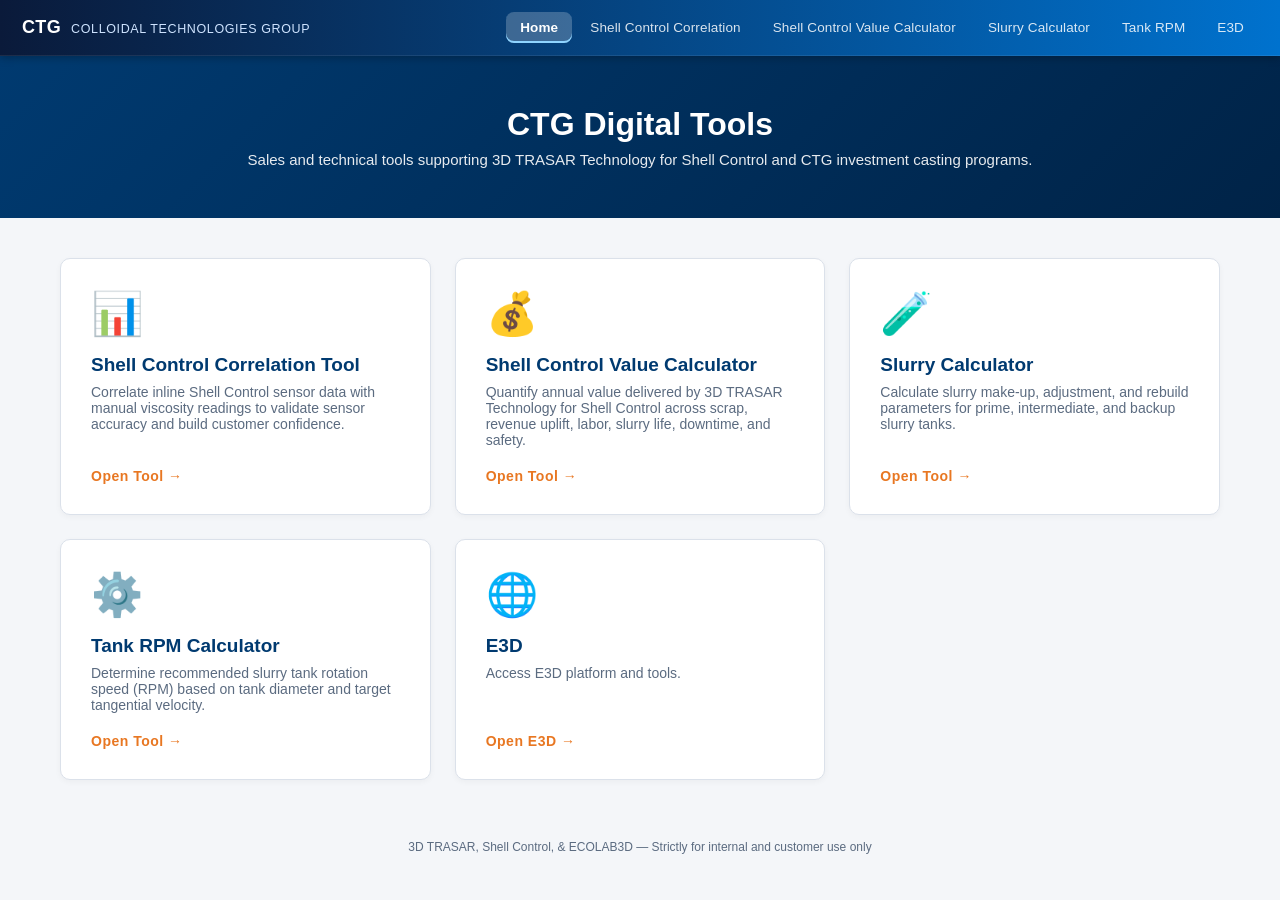
==== index.html @ 8d8fb701 "Add E3D link and description to index.html" ====
<!DOCTYPE html>
<html lang="en">
<head>
<meta charset="UTF-8">
<meta name="viewport" content="width=device-width, initial-scale=1.0">
<title>CTG Tools — Colloidal Technologies Group</title>
<style>
:root{
  --blue:#003a70; --blue-dark:#002347; --teal:#00a7b5;
  --accent:#e87722; --bg:#f4f6f9; --card:#fff;
  --border:#dbe1ea; --text:#1f2a3a; --muted:#5b6b80;
}
*{box-sizing:border-box}
body{margin:0;font-family:'Segoe UI',Arial,sans-serif;background:var(--bg);color:var(--text)}

/* SHARED NAVBAR (matches landing style, used on every page) */
.navbar{background:var(--blue-dark);color:#fff;padding:0 20px;display:flex;
  align-items:center;justify-content:space-between;flex-wrap:wrap;box-shadow:0 2px 6px rgba(0,0,0,.15)}
.navbar .brand{font-weight:700;padding:14px 0;font-size:15px;letter-spacing:.5px}
.navbar .brand span{color:var(--teal);margin:0 4px}
.navbar ul{list-style:none;margin:0;padding:0;display:flex;flex-wrap:wrap}
.navbar ul li a{color:#fff;text-decoration:none;padding:14px 16px;display:block;
  font-size:13px;font-weight:500;transition:background .15s}
.navbar ul li a:hover{background:var(--blue)}
.navbar ul li a.active{background:var(--teal);color:#fff}

/* SHARED PAGE HEADER */
header.page-header{background:linear-gradient(135deg,var(--blue),var(--blue-dark));color:#fff;padding:36px 40px}
header.page-header h1{margin:0;font-size:32px;font-weight:700}
header.page-header p{margin:8px 0 0;opacity:.9;font-size:15px;max-width:800px}
header.page-header.hero{padding:50px 20px;text-align:center}
header.page-header.hero p{margin-left:auto;margin-right:auto}

main{max-width:1200px;margin:40px auto;padding:0 20px}
.tiles{display:grid;grid-template-columns:repeat(auto-fit,minmax(280px,1fr));gap:24px}
.tile{background:var(--card);border:1px solid var(--border);border-radius:10px;
  padding:30px;text-decoration:none;color:var(--text);display:flex;flex-direction:column;
  transition:transform .15s,box-shadow .15s,border-color .15s;box-shadow:0 2px 6px rgba(0,0,0,.04)}
.tile:hover{transform:translateY(-4px);box-shadow:0 8px 20px rgba(0,58,112,.15);border-color:var(--teal)}
.tile .icon{font-size:42px;margin-bottom:16px}
.tile h3{margin:0 0 8px;font-size:19px;color:var(--blue)}
.tile p{margin:0 0 20px;font-size:14px;color:var(--muted);flex-grow:1}
.tile .btn-arrow{color:var(--accent);font-weight:700;font-size:14px;letter-spacing:.5px}
footer{text-align:center;padding:20px;font-size:12px;color:var(--muted);margin-top:40px}

@media (max-width:600px){
  .navbar{flex-direction:column;align-items:flex-start}
  .navbar ul{width:100%}
  .navbar ul li{flex:1}
  .navbar ul li a{text-align:center;padding:12px 8px;font-size:12px}
  header.page-header h1{font-size:24px}
}
</style>
</head>
<body>

<div id="navbar-container"></div>

<header class="page-header hero">
  <h1>CTG Digital Tools</h1>
  <p>Sales and technical tools supporting 3D TRASAR Technology for Shell Control and CTG investment casting programs.</p>
</header>

<main>
  <div class="tiles">
    <a class="tile" href="shell-control-correlation.html">
      <div class="icon">📊</div>
      <h3>Shell Control Correlation Tool</h3>
      <p>Correlate inline Shell Control sensor data with manual viscosity readings to validate sensor accuracy and build customer confidence.</p>
      <div class="btn-arrow">Open Tool →</div>
    </a>
    <a class="tile" href="shell-control-value-calculator.html">
      <div class="icon">💰</div>
      <h3>Shell Control Value Calculator</h3>
      <p>Quantify annual value delivered by 3D TRASAR Technology for Shell Control across scrap, revenue uplift, labor, slurry life, downtime, and safety.</p>
      <div class="btn-arrow">Open Tool →</div>
    </a>
    <a class="tile" href="slurry-calculator.html">
      <div class="icon">🧪</div>
      <h3>Slurry Calculator</h3>
      <p>Calculate slurry make-up, adjustment, and rebuild parameters for prime, intermediate, and backup slurry tanks.</p>
      <div class="btn-arrow">Open Tool →</div>
    </a>
    <a class="tile" href="tank-rpm-calculator.html">
      <div class="icon">⚙️</div>
      <h3>Tank RPM Calculator</h3>
      <p>Determine recommended slurry tank rotation speed (RPM) based on tank diameter and target tangential velocity.</p>
      <div class="btn-arrow">Open Tool →</div>
     <a class="tile" href="https://e3d.ecolab.com/" target="_blank" rel="noopener noreferrer">
      <div class="icon">🌐</div>
      <h3>E3D</h3>
      <p>Access E3D platform and tools.</p>
      <div class="btn-arrow">Open E3D →</div> 
    </a>
  </div>
</main>

<footer>
  3D TRASAR, Shell Control, & ECOLAB3D — Strictly for internal and customer use only
</footer>

<script src="navbar.js"></script>
</body>
</html>
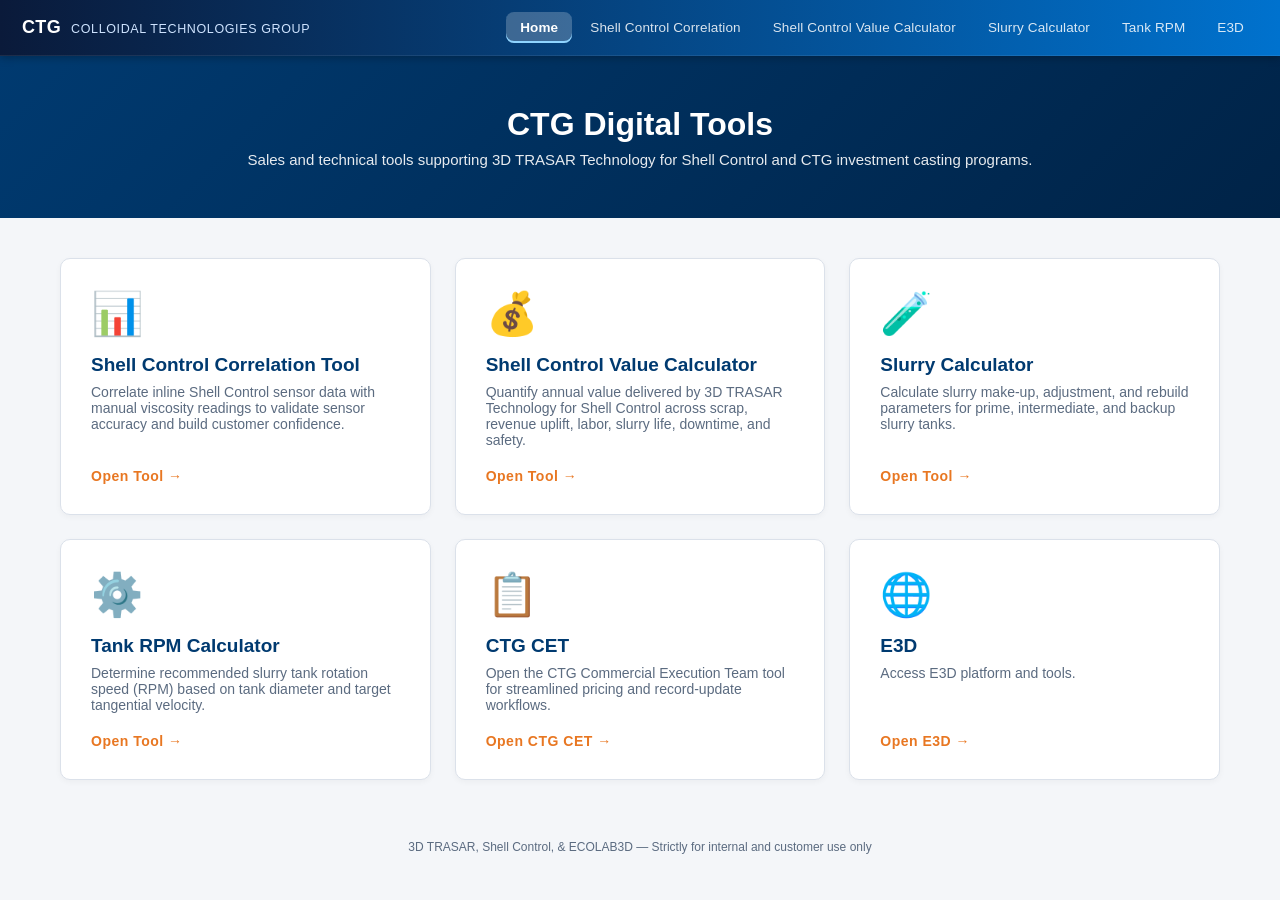
==== commit b701ed5e: "Add files via upload" ====
--- a/index.html
+++ b/index.html
@@ -86,7 +86,14 @@
       <h3>Tank RPM Calculator</h3>
       <p>Determine recommended slurry tank rotation speed (RPM) based on tank diameter and target tangential velocity.</p>
       <div class="btn-arrow">Open Tool →</div>
-     <a class="tile" href="https://e3d.ecolab.com/" target="_blank" rel="noopener noreferrer">
+    </a>
+    <a class="tile" href="ctg-cet.html">
+      <div class="icon">📋</div>
+      <h3>CTG CET</h3>
+      <p>Open the CTG Commercial Execution Team tool for streamlined pricing and record-update workflows.</p>
+      <div class="btn-arrow">Open CTG CET →</div>
+    </a>
+    <a class="tile" href="https://e3d.ecolab.com/" target="_blank" rel="noopener noreferrer">
       <div class="icon">🌐</div>
       <h3>E3D</h3>
       <p>Access E3D platform and tools.</p>
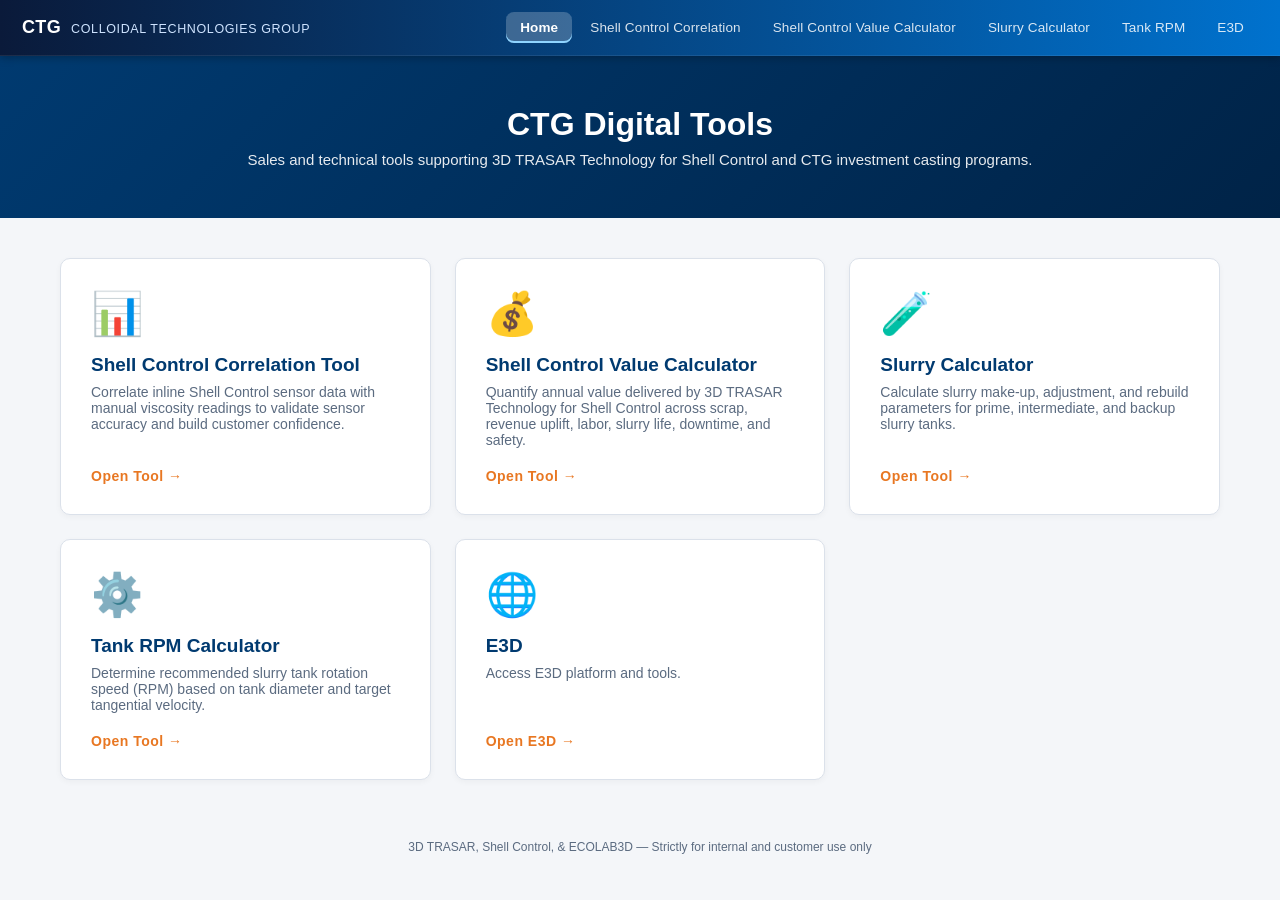
==== commit a857cd1c: "Remove CTG CET link from index.html Removed CTG CET tool link from the index.html file." ====
--- a/index.html
+++ b/index.html
@@ -87,12 +87,6 @@
       <p>Determine recommended slurry tank rotation speed (RPM) based on tank diameter and target tangential velocity.</p>
       <div class="btn-arrow">Open Tool →</div>
     </a>
-    <a class="tile" href="ctg-cet.html">
-      <div class="icon">📋</div>
-      <h3>CTG CET</h3>
-      <p>Open the CTG Commercial Execution Team tool for streamlined pricing and record-update workflows.</p>
-      <div class="btn-arrow">Open CTG CET →</div>
-    </a>
     <a class="tile" href="https://e3d.ecolab.com/" target="_blank" rel="noopener noreferrer">
       <div class="icon">🌐</div>
       <h3>E3D</h3>
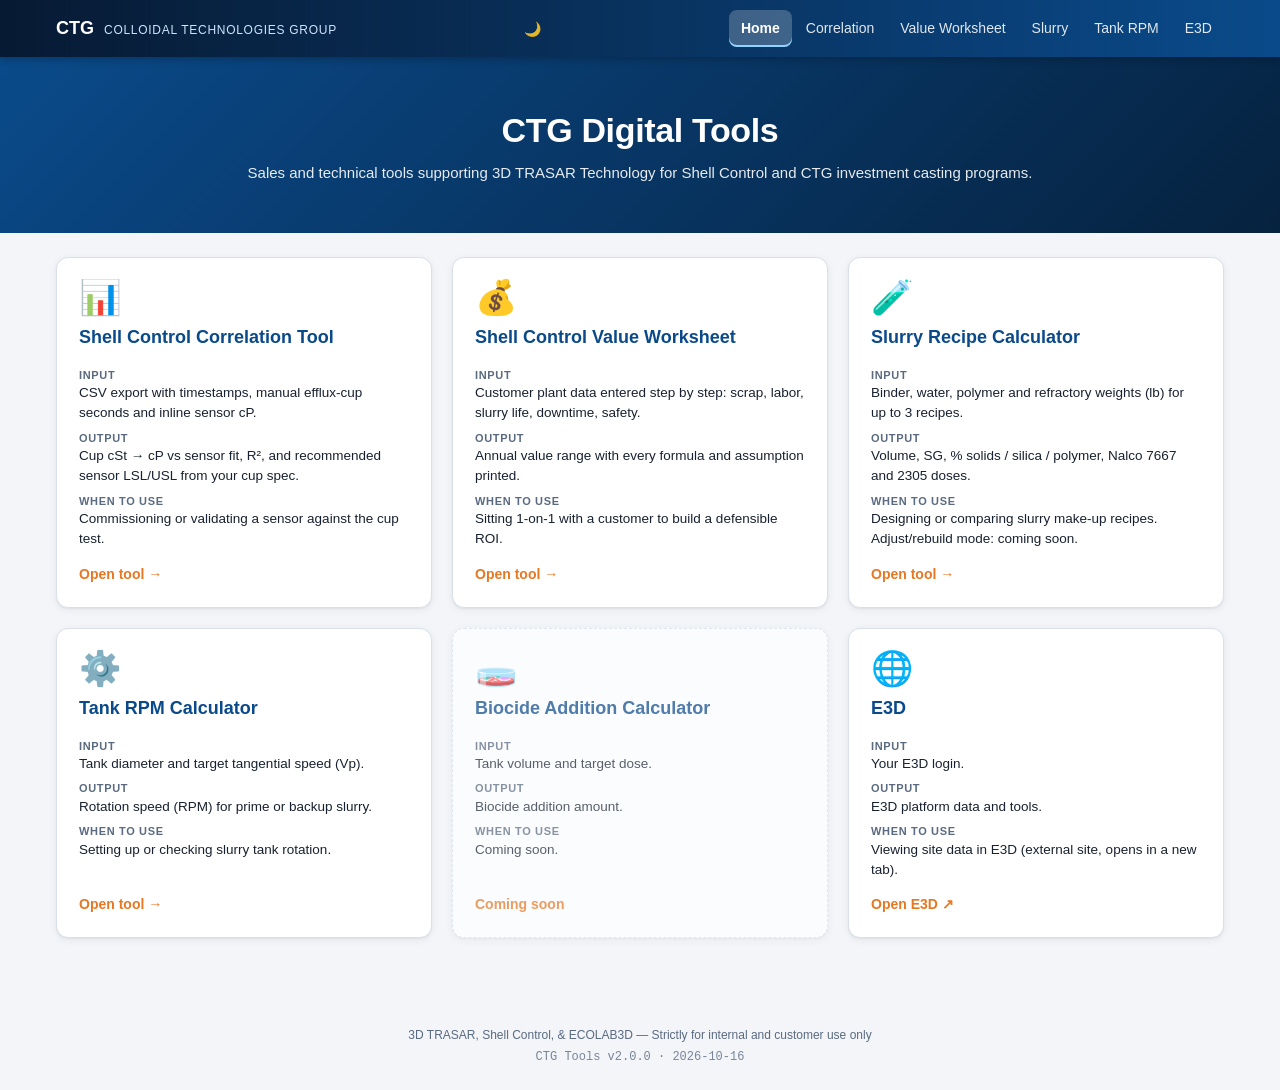
==== commit 6622adfb: "Shared ctg.css, tool registry navbar with theme toggle and version stamp; registry-driven landing ti" ====
--- a/index.html
+++ b/index.html
@@ -4,102 +4,35 @@
 <meta charset="UTF-8">
 <meta name="viewport" content="width=device-width, initial-scale=1.0">
 <title>CTG Tools — Colloidal Technologies Group</title>
-<style>
-:root{
-  --blue:#003a70; --blue-dark:#002347; --teal:#00a7b5;
-  --accent:#e87722; --bg:#f4f6f9; --card:#fff;
-  --border:#dbe1ea; --text:#1f2a3a; --muted:#5b6b80;
-}
-*{box-sizing:border-box}
-body{margin:0;font-family:'Segoe UI',Arial,sans-serif;background:var(--bg);color:var(--text)}
-
-/* SHARED NAVBAR (matches landing style, used on every page) */
-.navbar{background:var(--blue-dark);color:#fff;padding:0 20px;display:flex;
-  align-items:center;justify-content:space-between;flex-wrap:wrap;box-shadow:0 2px 6px rgba(0,0,0,.15)}
-.navbar .brand{font-weight:700;padding:14px 0;font-size:15px;letter-spacing:.5px}
-.navbar .brand span{color:var(--teal);margin:0 4px}
-.navbar ul{list-style:none;margin:0;padding:0;display:flex;flex-wrap:wrap}
-.navbar ul li a{color:#fff;text-decoration:none;padding:14px 16px;display:block;
-  font-size:13px;font-weight:500;transition:background .15s}
-.navbar ul li a:hover{background:var(--blue)}
-.navbar ul li a.active{background:var(--teal);color:#fff}
-
-/* SHARED PAGE HEADER */
-header.page-header{background:linear-gradient(135deg,var(--blue),var(--blue-dark));color:#fff;padding:36px 40px}
-header.page-header h1{margin:0;font-size:32px;font-weight:700}
-header.page-header p{margin:8px 0 0;opacity:.9;font-size:15px;max-width:800px}
-header.page-header.hero{padding:50px 20px;text-align:center}
-header.page-header.hero p{margin-left:auto;margin-right:auto}
-
-main{max-width:1200px;margin:40px auto;padding:0 20px}
-.tiles{display:grid;grid-template-columns:repeat(auto-fit,minmax(280px,1fr));gap:24px}
-.tile{background:var(--card);border:1px solid var(--border);border-radius:10px;
-  padding:30px;text-decoration:none;color:var(--text);display:flex;flex-direction:column;
-  transition:transform .15s,box-shadow .15s,border-color .15s;box-shadow:0 2px 6px rgba(0,0,0,.04)}
-.tile:hover{transform:translateY(-4px);box-shadow:0 8px 20px rgba(0,58,112,.15);border-color:var(--teal)}
-.tile .icon{font-size:42px;margin-bottom:16px}
-.tile h3{margin:0 0 8px;font-size:19px;color:var(--blue)}
-.tile p{margin:0 0 20px;font-size:14px;color:var(--muted);flex-grow:1}
-.tile .btn-arrow{color:var(--accent);font-weight:700;font-size:14px;letter-spacing:.5px}
-footer{text-align:center;padding:20px;font-size:12px;color:var(--muted);margin-top:40px}
-
-@media (max-width:600px){
-  .navbar{flex-direction:column;align-items:flex-start}
-  .navbar ul{width:100%}
-  .navbar ul li{flex:1}
-  .navbar ul li a{text-align:center;padding:12px 8px;font-size:12px}
-  header.page-header h1{font-size:24px}
-}
-</style>
+<link rel="stylesheet" href="ctg.css">
+<script src="navbar.js" defer></script>
 </head>
 <body>
-
+<a class="skip-link" href="#main">Skip to content</a>
 <div id="navbar-container"></div>
 
 <header class="page-header hero">
-  <h1>CTG Digital Tools</h1>
-  <p>Sales and technical tools supporting 3D TRASAR Technology for Shell Control and CTG investment casting programs.</p>
+  <div class="inner">
+    <h1>CTG Digital Tools</h1>
+    <p>Sales and technical tools supporting 3D TRASAR Technology for Shell Control and CTG investment casting programs.</p>
+  </div>
 </header>
 
-<main>
-  <div class="tiles">
-    <a class="tile" href="shell-control-correlation.html">
-      <div class="icon">📊</div>
-      <h3>Shell Control Correlation Tool</h3>
-      <p>Correlate inline Shell Control sensor data with manual viscosity readings to validate sensor accuracy and build customer confidence.</p>
-      <div class="btn-arrow">Open Tool →</div>
-    </a>
-    <a class="tile" href="shell-control-value-calculator.html">
-      <div class="icon">💰</div>
-      <h3>Shell Control Value Calculator</h3>
-      <p>Quantify annual value delivered by 3D TRASAR Technology for Shell Control across scrap, revenue uplift, labor, slurry life, downtime, and safety.</p>
-      <div class="btn-arrow">Open Tool →</div>
-    </a>
-    <a class="tile" href="slurry-calculator.html">
-      <div class="icon">🧪</div>
-      <h3>Slurry Calculator</h3>
-      <p>Calculate slurry make-up, adjustment, and rebuild parameters for prime, intermediate, and backup slurry tanks.</p>
-      <div class="btn-arrow">Open Tool →</div>
-    </a>
-    <a class="tile" href="tank-rpm-calculator.html">
-      <div class="icon">⚙️</div>
-      <h3>Tank RPM Calculator</h3>
-      <p>Determine recommended slurry tank rotation speed (RPM) based on tank diameter and target tangential velocity.</p>
-      <div class="btn-arrow">Open Tool →</div>
-    </a>
-    <a class="tile" href="https://e3d.ecolab.com/" target="_blank" rel="noopener noreferrer">
-      <div class="icon">🌐</div>
-      <h3>E3D</h3>
-      <p>Access E3D platform and tools.</p>
-      <div class="btn-arrow">Open E3D →</div> 
-    </a>
+<main id="main">
+  <!-- Tiles are rendered from CTG_TOOLS in navbar.js (add new tools there). -->
+  <div class="tiles" id="tool-tiles">
+    <noscript>
+      <a class="tile" href="shell-control-correlation.html"><h2>Shell Control Correlation Tool</h2></a>
+      <a class="tile" href="shell-control-value-calculator.html"><h2>Shell Control Value Worksheet</h2></a>
+      <a class="tile" href="slurry-calculator.html"><h2>Slurry Recipe Calculator</h2></a>
+      <a class="tile" href="tank-rpm-calculator.html"><h2>Tank RPM Calculator</h2></a>
+      <a class="tile" href="https://e3d.ecolab.com/" rel="noopener noreferrer"><h2>E3D</h2></a>
+    </noscript>
   </div>
 </main>
 
-<footer>
-  3D TRASAR, Shell Control, & ECOLAB3D — Strictly for internal and customer use only
+<footer class="ctg-footer">
+  3D TRASAR, Shell Control, &amp; ECOLAB3D — Strictly for internal and customer use only
 </footer>
-
-<script src="navbar.js"></script>
 </body>
 </html>
--- a/ctg.css
+++ b/ctg.css
@@ -0,0 +1,128 @@
+/* ============================================================
+   CTG shared stylesheet (all pages). Light/dark via
+   prefers-color-scheme, overridable with <html data-theme>.
+   ============================================================ */
+:root{
+  --brand:#0a4a8a; --brand-strong:#06325e; --accent:#e87722; --accent-strong:#c65e14;
+  --teal:#0094a3; --ok:#1f8a4c; --warn:#b26a00; --bad:#c62828;
+  --bg:#f3f5f9; --surface:#ffffff; --surface-2:#f6f8fb; --border:#d9e0ea;
+  --text:#18212f; --muted:#5a6a80; --focus:#2f8cff;
+  --radius:12px; --radius-sm:8px; --shadow:0 1px 2px rgba(16,24,40,.05),0 2px 8px rgba(16,24,40,.06);
+  --gap:16px; --font:-apple-system,BlinkMacSystemFont,"Segoe UI",Roboto,Helvetica,Arial,sans-serif;
+  --mono:ui-monospace,SFMono-Regular,Menlo,Consolas,monospace;
+  color-scheme:light dark;
+}
+@media (prefers-color-scheme:dark){
+  :root:not([data-theme="light"]){
+    --brand:#6fb3ff; --brand-strong:#9cc9ff; --accent:#ff9447; --accent-strong:#ffad70;
+    --teal:#38c6d4; --ok:#4cc38a; --warn:#f0b14a; --bad:#ff6b6b;
+    --bg:#0e1420; --surface:#161e2c; --surface-2:#1c2636; --border:#2a3548;
+    --text:#e6ebf2; --muted:#9aa8bc; --shadow:0 1px 2px rgba(0,0,0,.4);
+  }
+}
+:root[data-theme="dark"]{
+  --brand:#6fb3ff; --brand-strong:#9cc9ff; --accent:#ff9447; --accent-strong:#ffad70;
+  --teal:#38c6d4; --ok:#4cc38a; --warn:#f0b14a; --bad:#ff6b6b;
+  --bg:#0e1420; --surface:#161e2c; --surface-2:#1c2636; --border:#2a3548;
+  --text:#e6ebf2; --muted:#9aa8bc; --shadow:0 1px 2px rgba(0,0,0,.4);
+}
+*{box-sizing:border-box}
+html{-webkit-text-size-adjust:100%}
+body{margin:0;font-family:var(--font);background:var(--bg);color:var(--text);line-height:1.5;font-size:15px}
+a{color:var(--brand)}
+:focus-visible{outline:2px solid var(--focus);outline-offset:2px}
+.skip-link{position:absolute;left:-9999px;top:0}
+.skip-link:focus{left:12px;top:12px;z-index:2000;background:var(--surface);padding:8px 12px;border-radius:8px}
+
+/* ---------- page header ---------- */
+.page-header{background:linear-gradient(135deg,#0a4a8a,#06223f);color:#fff;padding:32px 20px}
+.page-header .inner{max-width:1200px;margin:0 auto}
+.page-header h1{margin:0;font-size:clamp(24px,4vw,34px);font-weight:700;letter-spacing:-.01em}
+.page-header p{margin:6px 0 0;opacity:.9;max-width:820px}
+.page-header.hero{text-align:center;padding:48px 20px}
+.page-header.hero p{margin-left:auto;margin-right:auto}
+
+main{max-width:1200px;margin:24px auto;padding:0 16px 40px}
+
+/* ---------- cards & layout ---------- */
+.card{background:var(--surface);border:1px solid var(--border);border-radius:var(--radius);padding:20px;margin-bottom:var(--gap);box-shadow:var(--shadow)}
+.card h2,.card h3{margin:0 0 6px;font-size:18px;color:var(--brand)}
+.card .desc,.desc{font-size:13.5px;color:var(--muted);margin:0 0 12px}
+.grid{display:grid;grid-template-columns:repeat(auto-fit,minmax(220px,1fr));gap:12px 16px}
+.grid-3{display:grid;grid-template-columns:repeat(3,1fr);gap:var(--gap)}
+@media (max-width:1024px){.grid-3{grid-template-columns:1fr}}
+.row-flex{display:flex;gap:10px;flex-wrap:wrap;align-items:center}
+.step-num{display:inline-grid;place-items:center;width:28px;height:28px;border-radius:50%;background:var(--brand);color:var(--surface);font-weight:700;font-size:14px;margin-right:8px;flex:none}
+.step-title{display:flex;align-items:center}
+
+/* ---------- forms ---------- */
+.field{display:flex;flex-direction:column;gap:4px;margin-bottom:6px}
+.field label{font-size:13px;font-weight:600}
+.field .hint{font-size:12px;color:var(--muted)}
+.field .err{font-size:12px;color:var(--bad);min-height:0}
+input,select,textarea{font:inherit;font-size:15px;color:var(--text);background:var(--surface);border:1px solid var(--border);border-radius:var(--radius-sm);padding:9px 11px;width:100%;min-height:40px}
+input[type=checkbox],input[type=radio]{width:18px;height:18px;min-height:0;accent-color:var(--brand)}
+input[type=range]{padding:0;border:0;background:transparent;accent-color:var(--brand)}
+input[type=file]{padding:8px}
+input[readonly],output.val{background:var(--surface-2);font-weight:700;color:var(--brand)}
+input[aria-invalid=true]{border-color:var(--bad);box-shadow:0 0 0 3px color-mix(in srgb,var(--bad) 20%,transparent)}
+input:focus,select:focus{border-color:var(--brand);outline:none;box-shadow:0 0 0 3px color-mix(in srgb,var(--brand) 22%,transparent)}
+.check{display:flex;align-items:center;gap:10px;font-weight:600;font-size:14px}
+
+/* ---------- buttons ---------- */
+.btn{display:inline-flex;align-items:center;gap:6px;font:inherit;font-weight:700;font-size:14px;padding:10px 16px;border-radius:var(--radius-sm);border:1px solid transparent;background:var(--accent);color:#fff;cursor:pointer;min-height:40px;text-decoration:none}
+.btn:hover{background:var(--accent-strong)}
+.btn.secondary{background:var(--surface-2);color:var(--text);border-color:var(--border)}
+.btn.secondary:hover{border-color:var(--brand)}
+.btn.small{padding:6px 10px;min-height:32px;font-size:13px}
+.btn[aria-pressed=true]{background:var(--brand);color:var(--surface);border-color:var(--brand)}
+.toolbar{display:flex;gap:10px;flex-wrap:wrap;margin-bottom:var(--gap)}
+
+/* ---------- results ---------- */
+.metrics{display:grid;grid-template-columns:repeat(auto-fit,minmax(130px,1fr));gap:10px}
+.metric{background:var(--surface-2);border:1px solid var(--border);border-radius:var(--radius-sm);padding:12px;text-align:center}
+.metric .lbl{font-size:11px;text-transform:uppercase;letter-spacing:.06em;color:var(--muted);font-weight:700}
+.metric .v{font-size:22px;font-weight:800;color:var(--brand);font-family:var(--mono)}
+.metric .u{font-size:12px;color:var(--muted)}
+.metric.highlight{background:var(--brand);border-color:var(--brand)}
+.metric.highlight .lbl,.metric.highlight .u{color:var(--surface);opacity:.85}
+.metric.highlight .v{color:var(--surface)}
+.notice{padding:10px 12px;border-radius:var(--radius-sm);border-left:4px solid var(--teal);background:var(--surface-2);font-size:13px;margin:10px 0}
+.notice.warn{border-left-color:var(--warn)} .notice.bad{border-left-color:var(--bad)} .notice.ok{border-left-color:var(--ok)}
+.formula{font-family:var(--mono);font-size:12.5px;color:var(--muted);background:var(--surface-2);border-radius:6px;padding:6px 8px;margin-top:6px}
+table.data{width:100%;border-collapse:collapse;font-size:13.5px}
+table.data th,table.data td{padding:8px 10px;border-bottom:1px solid var(--border);text-align:left}
+table.data th{background:var(--surface-2);font-size:12px;text-transform:uppercase;letter-spacing:.04em;color:var(--muted)}
+table.data td.num,table.data th.num{text-align:right;font-family:var(--mono)}
+.table-wrap{overflow:auto;max-height:420px;border:1px solid var(--border);border-radius:var(--radius-sm)}
+.badge{display:inline-block;font-size:11px;font-weight:700;padding:2px 8px;border-radius:999px;background:var(--surface-2);border:1px solid var(--border);color:var(--muted)}
+.hidden{display:none !important}
+
+/* ---------- tiles (landing) ---------- */
+.tiles{display:grid;grid-template-columns:repeat(auto-fill,minmax(290px,1fr));gap:20px}
+.tile{display:flex;flex-direction:column;background:var(--surface);border:1px solid var(--border);border-radius:var(--radius);padding:22px;text-decoration:none;color:var(--text);box-shadow:var(--shadow);transition:transform .15s,border-color .15s}
+a.tile:hover{transform:translateY(-3px);border-color:var(--brand)}
+.tile .icon{font-size:34px;line-height:1;margin-bottom:10px}
+.tile h2{margin:0 0 10px;font-size:18px;color:var(--brand)}
+.tile dl{margin:0 0 14px;font-size:13.5px;flex-grow:1}
+.tile dt{font-weight:700;font-size:11px;text-transform:uppercase;letter-spacing:.06em;color:var(--muted);margin-top:6px}
+.tile dd{margin:0}
+.tile .go{color:var(--accent);font-weight:700;font-size:14px}
+.tile.planned{opacity:.7;border-style:dashed}
+
+/* ---------- footer ---------- */
+.ctg-footer{text-align:center;padding:24px 16px;font-size:12px;color:var(--muted)}
+.ctg-footer .ver{display:block;margin-top:4px;font-family:var(--mono);opacity:.8}
+
+@media (max-width:600px){
+  main{padding:0 10px 32px} .card{padding:16px}
+  .page-header{padding:24px 16px}
+}
+.print-only{display:none}
+@media print{
+  body{background:#fff;color:#000;font-size:11pt}
+  .ctg-nav,.toolbar,.no-print,.skip-link{display:none !important}
+  .print-only{display:block !important}
+  .card{box-shadow:none;break-inside:avoid;border-color:#ccc}
+  .page-header{background:none;color:#000;padding:0 0 8px;border-bottom:2px solid #000}
+}
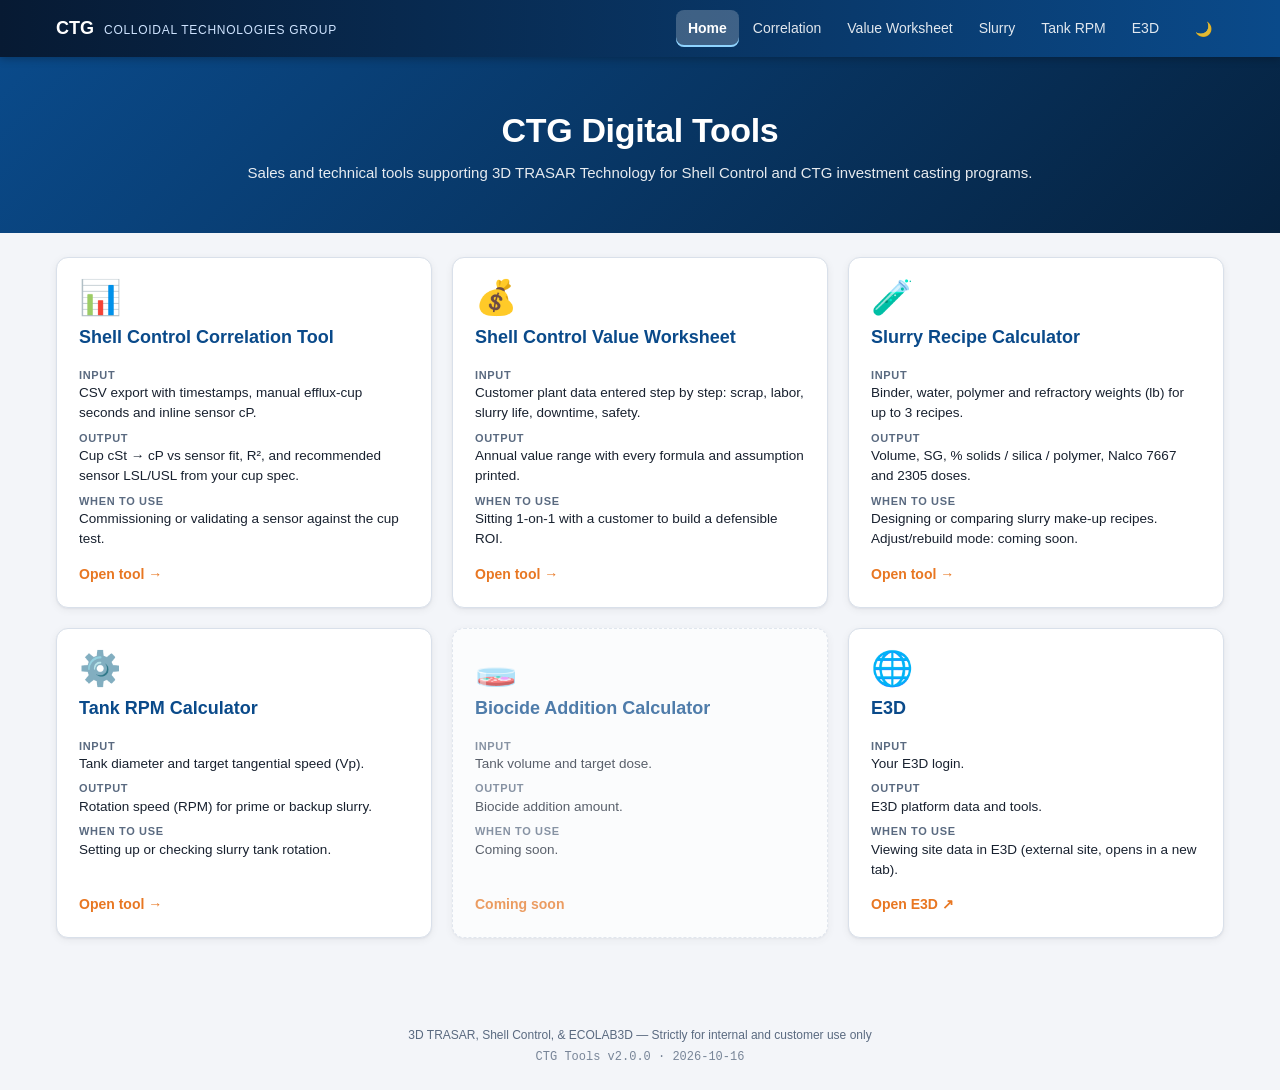
==== commit c46b2e1d: "README, sample CSV fixture, favicon stub, nav layout, invalid inputs zero their driver" ====
--- a/index.html
+++ b/index.html
@@ -4,6 +4,7 @@
 <meta charset="UTF-8">
 <meta name="viewport" content="width=device-width, initial-scale=1.0">
 <title>CTG Tools — Colloidal Technologies Group</title>
+<link rel="icon" href="data:,">
 <link rel="stylesheet" href="ctg.css">
 <script src="navbar.js" defer></script>
 </head>
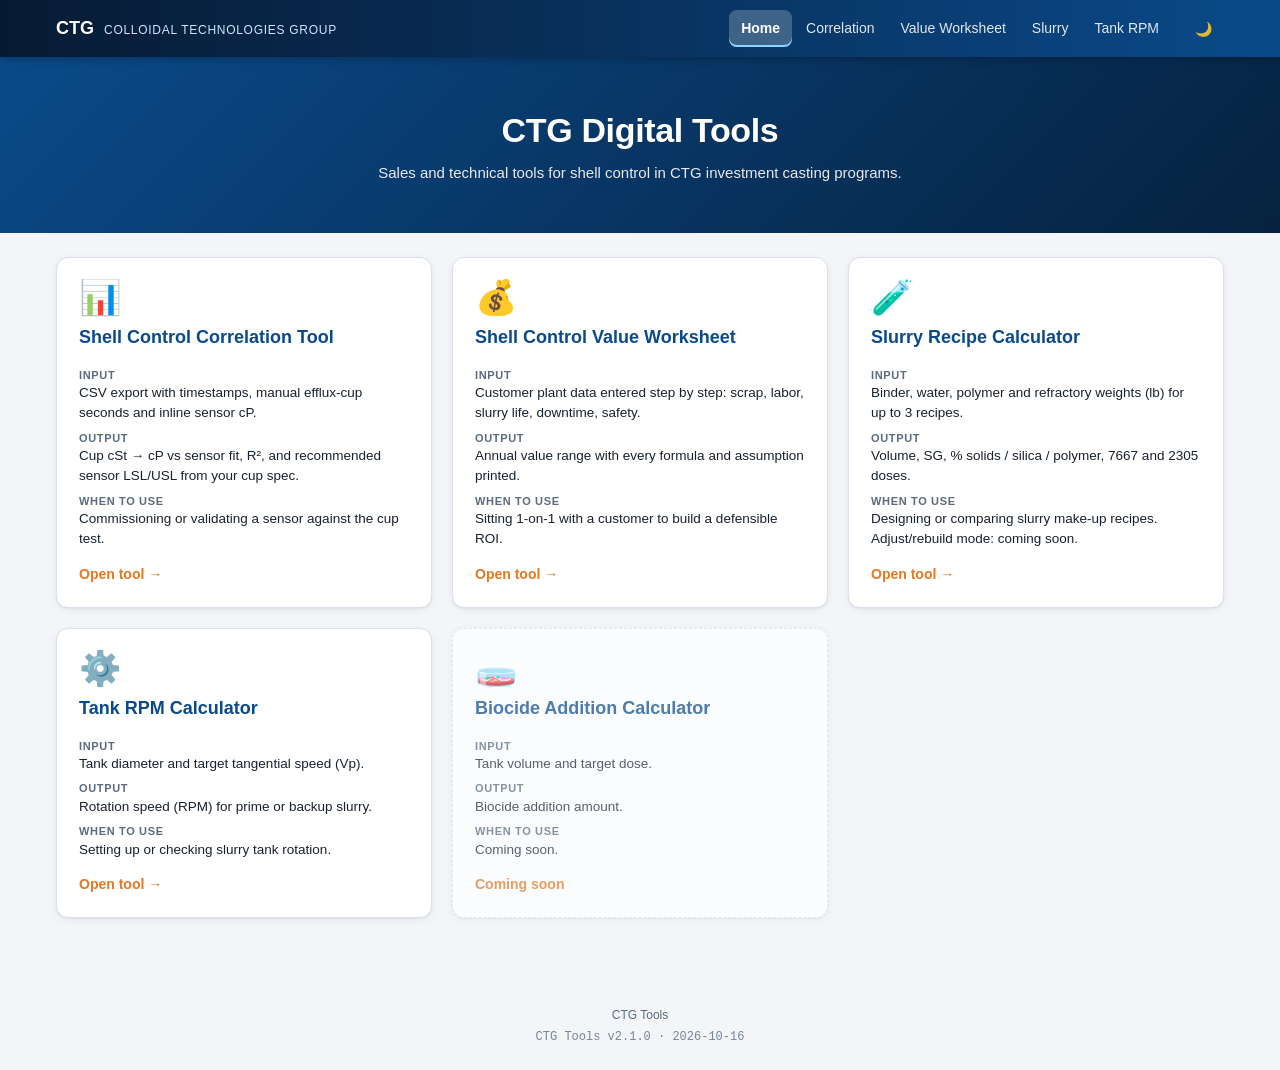
==== commit 92505c9a: "Remove Ecolab/Nalco/3D TRASAR/E3D branding, neutral 7667/2305 labels, CTG Tools footer v2.1.0, mater" ====
--- a/index.html
+++ b/index.html
@@ -15,7 +15,7 @@
 <header class="page-header hero">
   <div class="inner">
     <h1>CTG Digital Tools</h1>
-    <p>Sales and technical tools supporting 3D TRASAR Technology for Shell Control and CTG investment casting programs.</p>
+    <p>Sales and technical tools for shell control in CTG investment casting programs.</p>
   </div>
 </header>
 
@@ -27,13 +27,12 @@
       <a class="tile" href="shell-control-value-calculator.html"><h2>Shell Control Value Worksheet</h2></a>
       <a class="tile" href="slurry-calculator.html"><h2>Slurry Recipe Calculator</h2></a>
       <a class="tile" href="tank-rpm-calculator.html"><h2>Tank RPM Calculator</h2></a>
-      <a class="tile" href="https://e3d.ecolab.com/" rel="noopener noreferrer"><h2>E3D</h2></a>
     </noscript>
   </div>
 </main>
 
 <footer class="ctg-footer">
-  3D TRASAR, Shell Control, &amp; ECOLAB3D — Strictly for internal and customer use only
+  CTG Tools
 </footer>
 </body>
 </html>
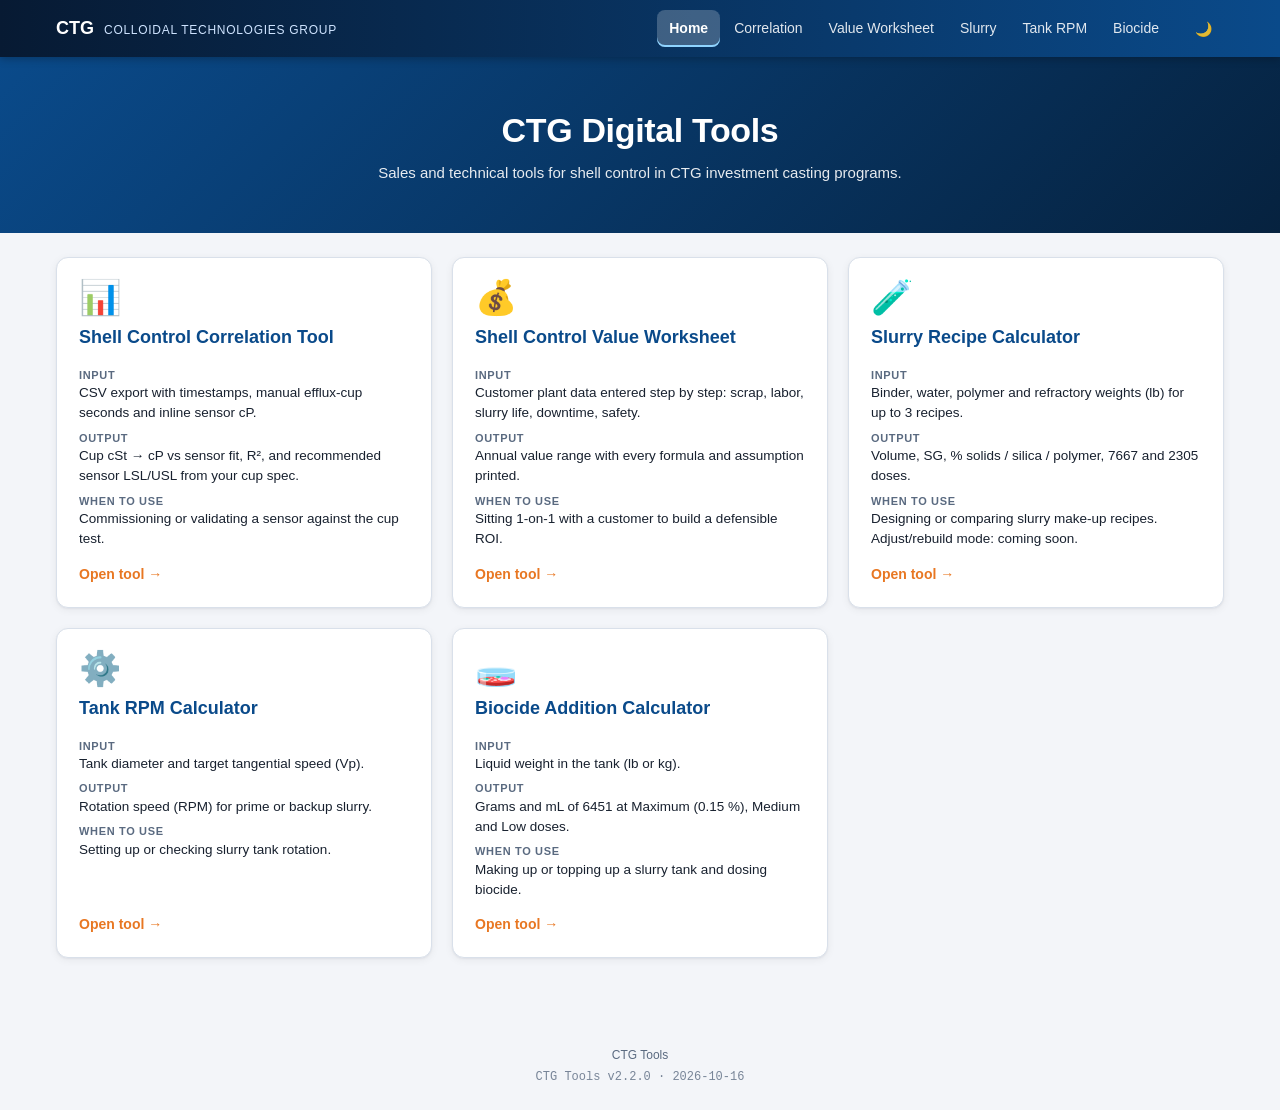
==== commit c0b096f1: "Add Biocide Addition Calculator (6451): Max/Medium/Low tiers, g and mL, editable factors, validation" ====
--- a/index.html
+++ b/index.html
@@ -27,6 +27,7 @@
       <a class="tile" href="shell-control-value-calculator.html"><h2>Shell Control Value Worksheet</h2></a>
       <a class="tile" href="slurry-calculator.html"><h2>Slurry Recipe Calculator</h2></a>
       <a class="tile" href="tank-rpm-calculator.html"><h2>Tank RPM Calculator</h2></a>
+      <a class="tile" href="biocide-calculator.html"><h2>Biocide Addition Calculator</h2></a>
     </noscript>
   </div>
 </main>
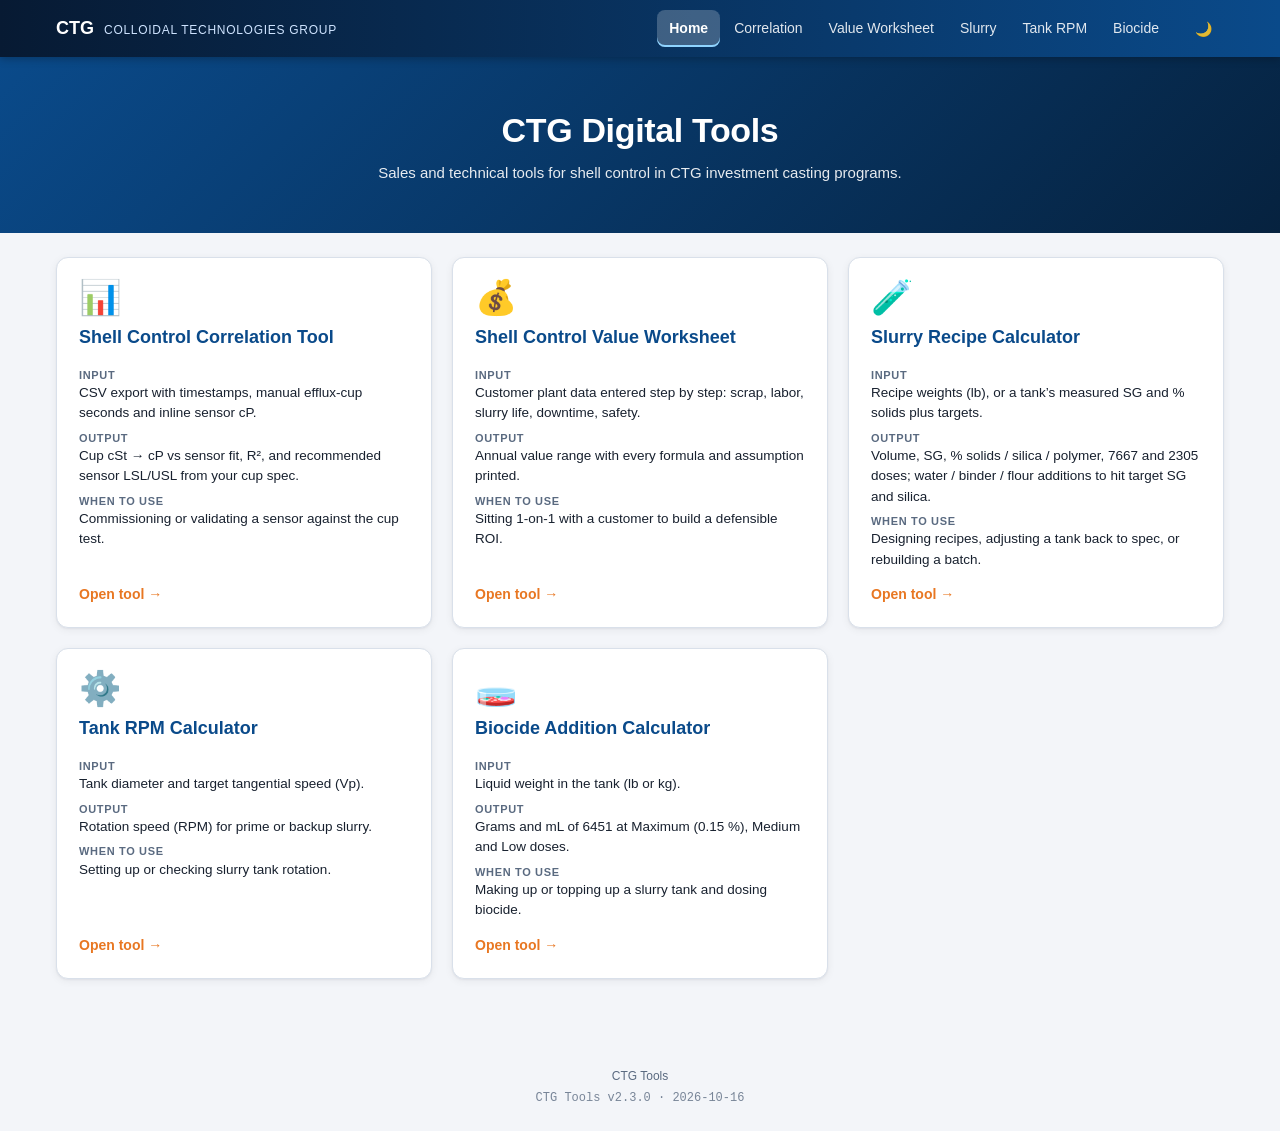
==== commit fe58befd: "PWA: manifest, generated icons (incl. maskable, apple-touch), versioned service worker with update p" ====
--- a/index.html
+++ b/index.html
@@ -4,7 +4,14 @@
 <meta charset="UTF-8">
 <meta name="viewport" content="width=device-width, initial-scale=1.0">
 <title>CTG Tools — Colloidal Technologies Group</title>
-<link rel="icon" href="data:,">
+<link rel="icon" href="icons/favicon-32.png" sizes="32x32" type="image/png">
+<link rel="manifest" href="manifest.webmanifest">
+<meta name="theme-color" content="#0a4a8a">
+<meta name="apple-mobile-web-app-capable" content="yes">
+<meta name="mobile-web-app-capable" content="yes">
+<meta name="apple-mobile-web-app-title" content="CTG Tools">
+<meta name="apple-mobile-web-app-status-bar-style" content="black-translucent">
+<link rel="apple-touch-icon" href="icons/apple-touch-icon.png">
 <link rel="stylesheet" href="ctg.css">
 <script src="navbar.js" defer></script>
 </head>
